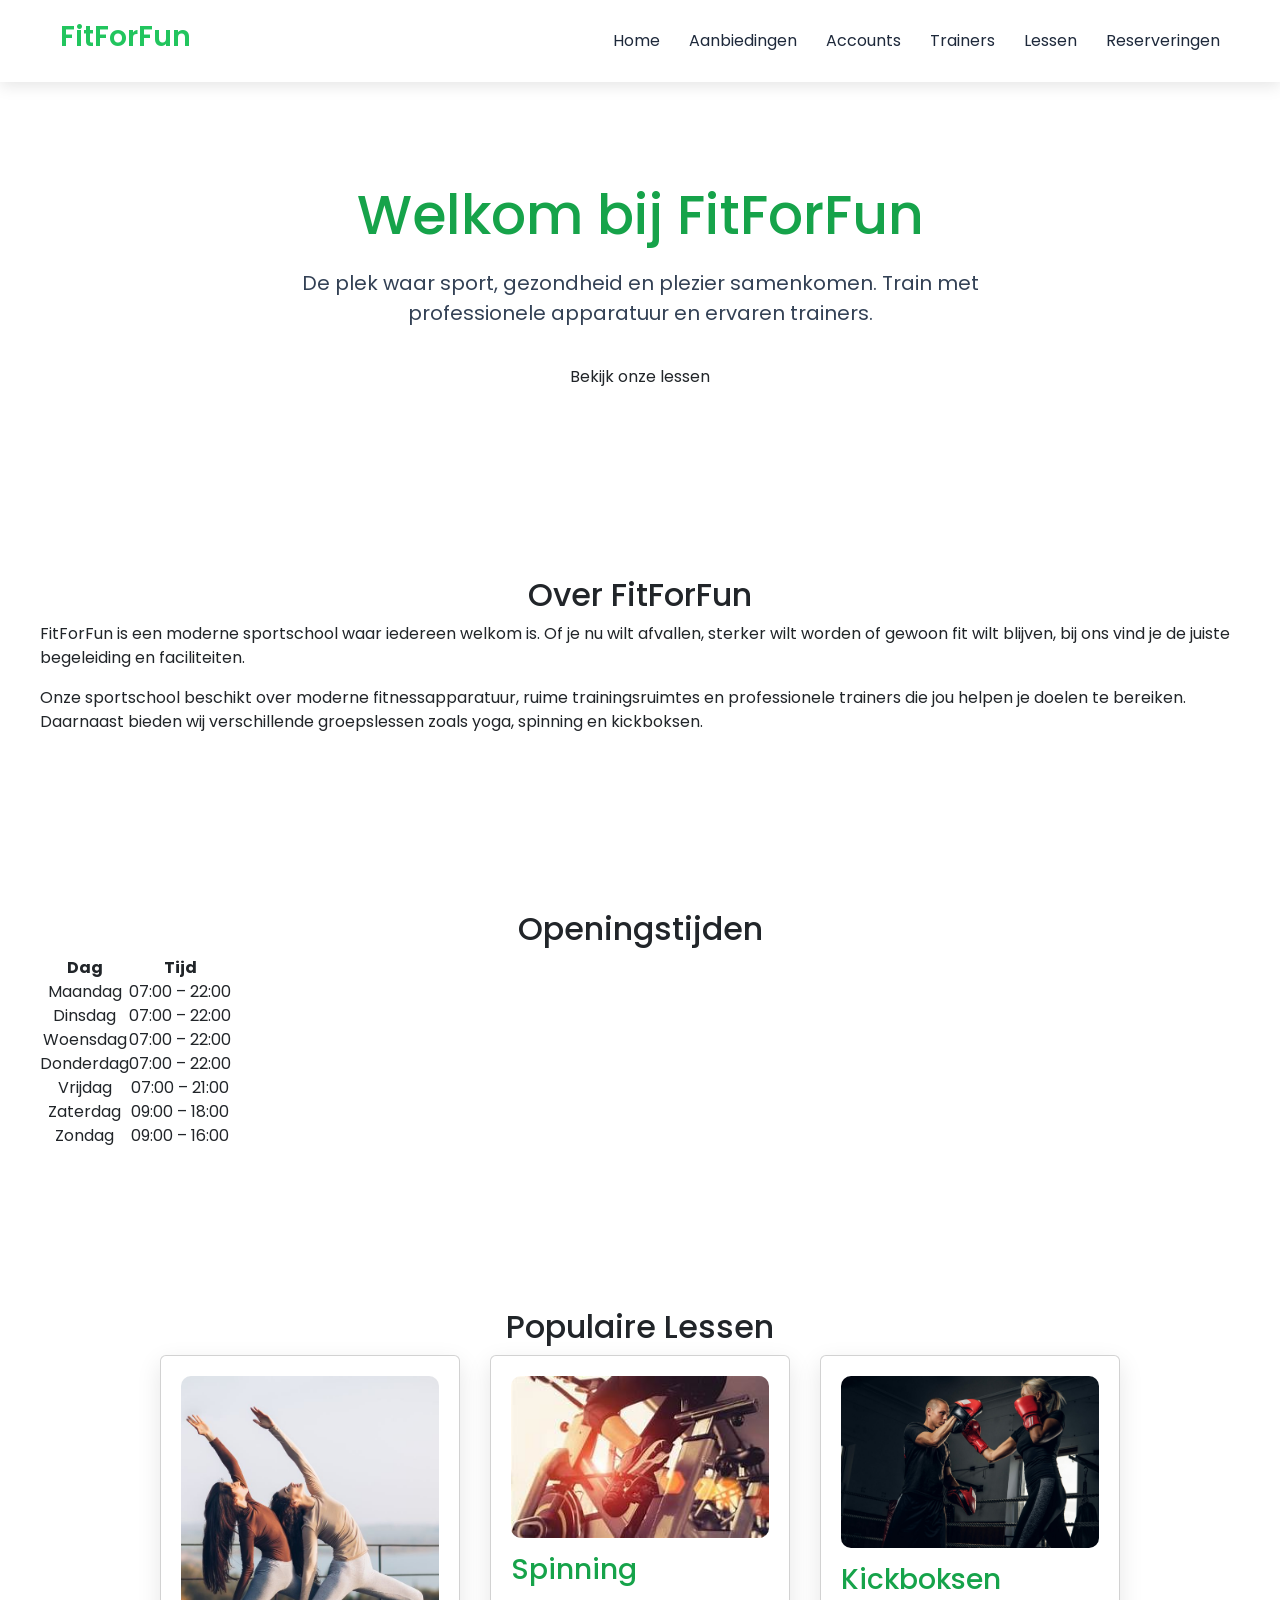
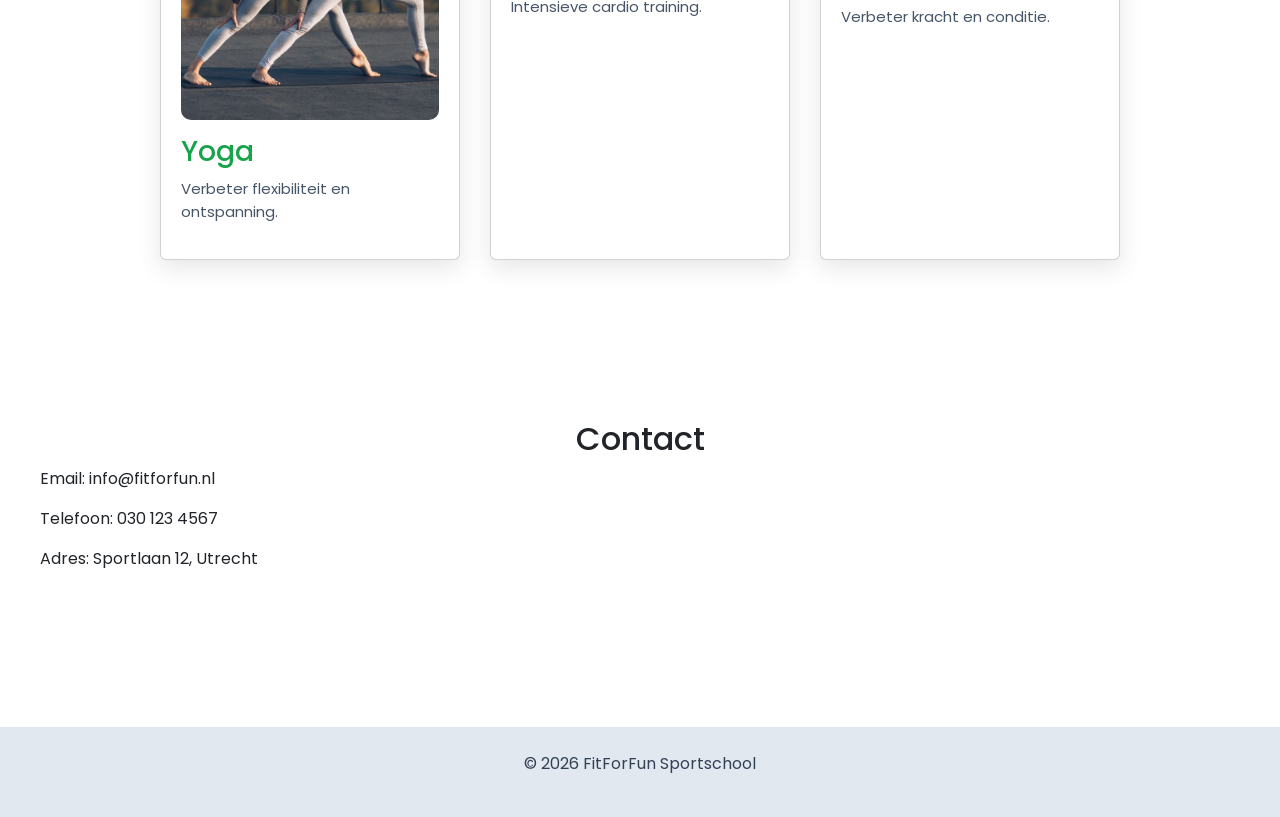
==== index.html @ 97582e81 "eerste commit" ====
<!DOCTYPE html>
<html lang="nl">

<head>

<meta charset="UTF-8">
<title>FitForFun Sportschool</title>

<link rel="stylesheet" href="style.css">
<link rel="stylesheet" href="script.js">
<link rel="icon" type="image/png" href="images/favicon.png">
<link href="https://cdn.jsdelivr.net/npm/bootstrap@5.3.2/dist/css/bootstrap.min.css" rel="stylesheet">

<link href="https://fonts.googleapis.com/css2?family=Poppins:wght@300;400;600;700&display=swap" rel="stylesheet">

</head>

<body>

<header>

<h1 class="logo">FitForFun</h1>

<nav>

<a href="index.html">Home</a>
<a href="aanbiedingen.html">Aanbiedingen</a>
<a href="account.html">Accounts</a>
<a href="trainers.html">Trainers</a>
<a href="lessen.html">Lessen</a>
<a href="reserveren.html">Reserveringen</a>


</nav>

</header>

<section class="hero">

<h1>Welkom bij FitForFun</h1>

<p>
De plek waar sport, gezondheid en plezier samenkomen.
Train met professionele apparatuur en ervaren trainers.
</p>

<a href="lessen.html" class="btn">Bekijk onze lessen</a>

</section>


<section class="about">

<h2>Over FitForFun</h2>

<p>
FitForFun is een moderne sportschool waar iedereen welkom is.
Of je nu wilt afvallen, sterker wilt worden of gewoon fit wilt blijven,
bij ons vind je de juiste begeleiding en faciliteiten.
</p>

<p>
Onze sportschool beschikt over moderne fitnessapparatuur,
ruime trainingsruimtes en professionele trainers die jou helpen
je doelen te bereiken. Daarnaast bieden wij verschillende
groepslessen zoals yoga, spinning en kickboksen.
</p>

</section>


<section class="openingstijden">

<h2>Openingstijden</h2>

<table>

<tr>
<th>Dag</th>
<th>Tijd</th>
</tr>

<tr>
<td>Maandag</td>
<td>07:00 – 22:00</td>
</tr>

<tr>
<td>Dinsdag</td>
<td>07:00 – 22:00</td>
</tr>

<tr>
<td>Woensdag</td>
<td>07:00 – 22:00</td>
</tr>

<tr>
<td>Donderdag</td>
<td>07:00 – 22:00</td>
</tr>

<tr>
<td>Vrijdag</td>
<td>07:00 – 21:00</td>
</tr>

<tr>
<td>Zaterdag</td>
<td>09:00 – 18:00</td>
</tr>

<tr>
<td>Zondag</td>
<td>09:00 – 16:00</td>
</tr>

</table>

</section>


<section class="lessen-preview">

<h2>Populaire Lessen</h2>

<div class="cards">

<div class="card">

<img src="images/yoga.jpg">

<h3>Yoga</h3>

<p>Verbeter flexibiliteit en ontspanning.</p>

</div>

<div class="card">

<img src="images/spinning.jpg">

<h3>Spinning</h3>

<p>Intensieve cardio training.</p>

</div>

<div class="card">

<img src="images/kickbox.jpg">

<h3>Kickboksen</h3>

<p>Verbeter kracht en conditie.</p>

</div>

</div>

</section>


<section class="contact">

<h2>Contact</h2>

<p>Email: info@fitforfun.nl</p>

<p>Telefoon: 030 123 4567</p>

<p>Adres: Sportlaan 12, Utrecht</p>

</section>


<footer>

<p>© 2026 FitForFun Sportschool</p>

</footer>

</body>

</html>
---- style.css ----
/* GOOGLE FONT */
@import url('https://fonts.googleapis.com/css2?family=Poppins:wght@300;400;500;600&display=swap');

/* RESET */

*{
margin:0;
padding:0;
box-sizing:border-box;
font-family:'Poppins', sans-serif;
}

/* BODY */

body{
background:#f1f5f9;
color:#1e293b;
line-height:1.6;
min-height:100vh;
}

/* HEADER */

header{
display:flex;
justify-content:space-between;
align-items:center;
padding:20px 60px;
background:white;
box-shadow:0 4px 15px rgba(0,0,0,0.1);
position:sticky;
top:0;
z-index:100;
}

.logo{
font-size:28px;
font-weight:600;
color:#22c55e;
}

/* NAVIGATION */

nav a{
color:#1e293b;
text-decoration:none;
margin-left:25px;
font-size:16px;
position:relative;
transition:0.3s;
}

nav a:hover{
color:#22c55e;
}

nav a::after{
content:"";
position:absolute;
width:0%;
height:2px;
background:#22c55e;
left:0;
bottom:-5px;
transition:0.3s;
}

nav a:hover::after{
width:100%;
}

/* HERO */

.hero{
text-align:center;
padding:100px 20px;
}

.hero h1{
font-size:55px;
margin-bottom:20px;
color:#16a34a;
}

.hero p{
max-width:750px;
margin:auto;
font-size:20px;
margin-bottom:30px;
color:#334155;
}

.hero img{
width:85%;
max-width:950px;
border-radius:12px;
margin-top:30px;
box-shadow:0 10px 30px rgba(0,0,0,0.2);
}

/* SECTIONS */

section{
padding:80px 40px;
}

/* TITLES */

h1{
font-size:42px;
margin-bottom:30px;
text-align:center;
}

h2{
color:#16a34a;
margin-bottom:20px;
text-align:center;
}

/* INFO TEXT */

.info{
max-width:900px;
margin:auto;
text-align:center;
}

.info p{
margin-bottom:15px;
font-size:18px;
color:#334155;
}

/* OPENINGSTIJDEN */

.openingstijden{
text-align:center;
}

.openingstijden ul{
list-style:none;
}

.openingstijden li{
margin:10px;
font-size:18px;
color:#334155;
}

/* CARDS */

.cards{
display:flex;
justify-content:center;
flex-wrap:wrap;
gap:30px;
}

.card{
background:white;
width:300px;
padding:20px;
border-radius:12px;
box-shadow:0 8px 25px rgba(0,0,0,0.1);
transition:0.3s;
}

.card:hover{
transform:translateY(-10px);
box-shadow:0 15px 40px rgba(0,0,0,0.15);
}

.card img{
width:100%;
border-radius:10px;
margin-bottom:15px;
}

.card h3{
color:#16a34a;
margin-bottom:10px;
}

.card p{
color:#475569;
font-size:15px;
}

/* FORM */

.form{
max-width:500px;
margin:auto;
background:white;
padding:40px;
border-radius:12px;
box-shadow:0 10px 30px rgba(0,0,0,0.1);
}

.form h1{
margin-bottom:25px;
}

form{
display:flex;
flex-direction:column;
}

form label{
margin-top:10px;
margin-bottom:5px;
}

form input,
form select{
padding:12px;
border:1px solid #cbd5e1;
border-radius:6px;
margin-bottom:10px;
}

form input:focus,
form select:focus{
outline:2px solid #22c55e;
}

/* BUTTON */

button{
padding:12px;
border:none;
border-radius:6px;
background:#22c55e;
color:white;
font-size:16px;
cursor:pointer;
margin-top:10px;
transition:0.3s;
}

button:hover{
background:#16a34a;
transform:scale(1.05);
}

/* FOOTER */

footer{
background:#e2e8f0;
text-align:center;
padding:25px;
margin-top:60px;
color:#334155;
}

/* RESPONSIVE */

@media(max-width:900px){

header{
flex-direction:column;
text-align:center;
}

nav{
margin-top:15px;
}

.hero h1{
font-size:38px;
}

.cards{
flex-direction:column;
align-items:center;
}

.hero img{
width:95%;
}

}
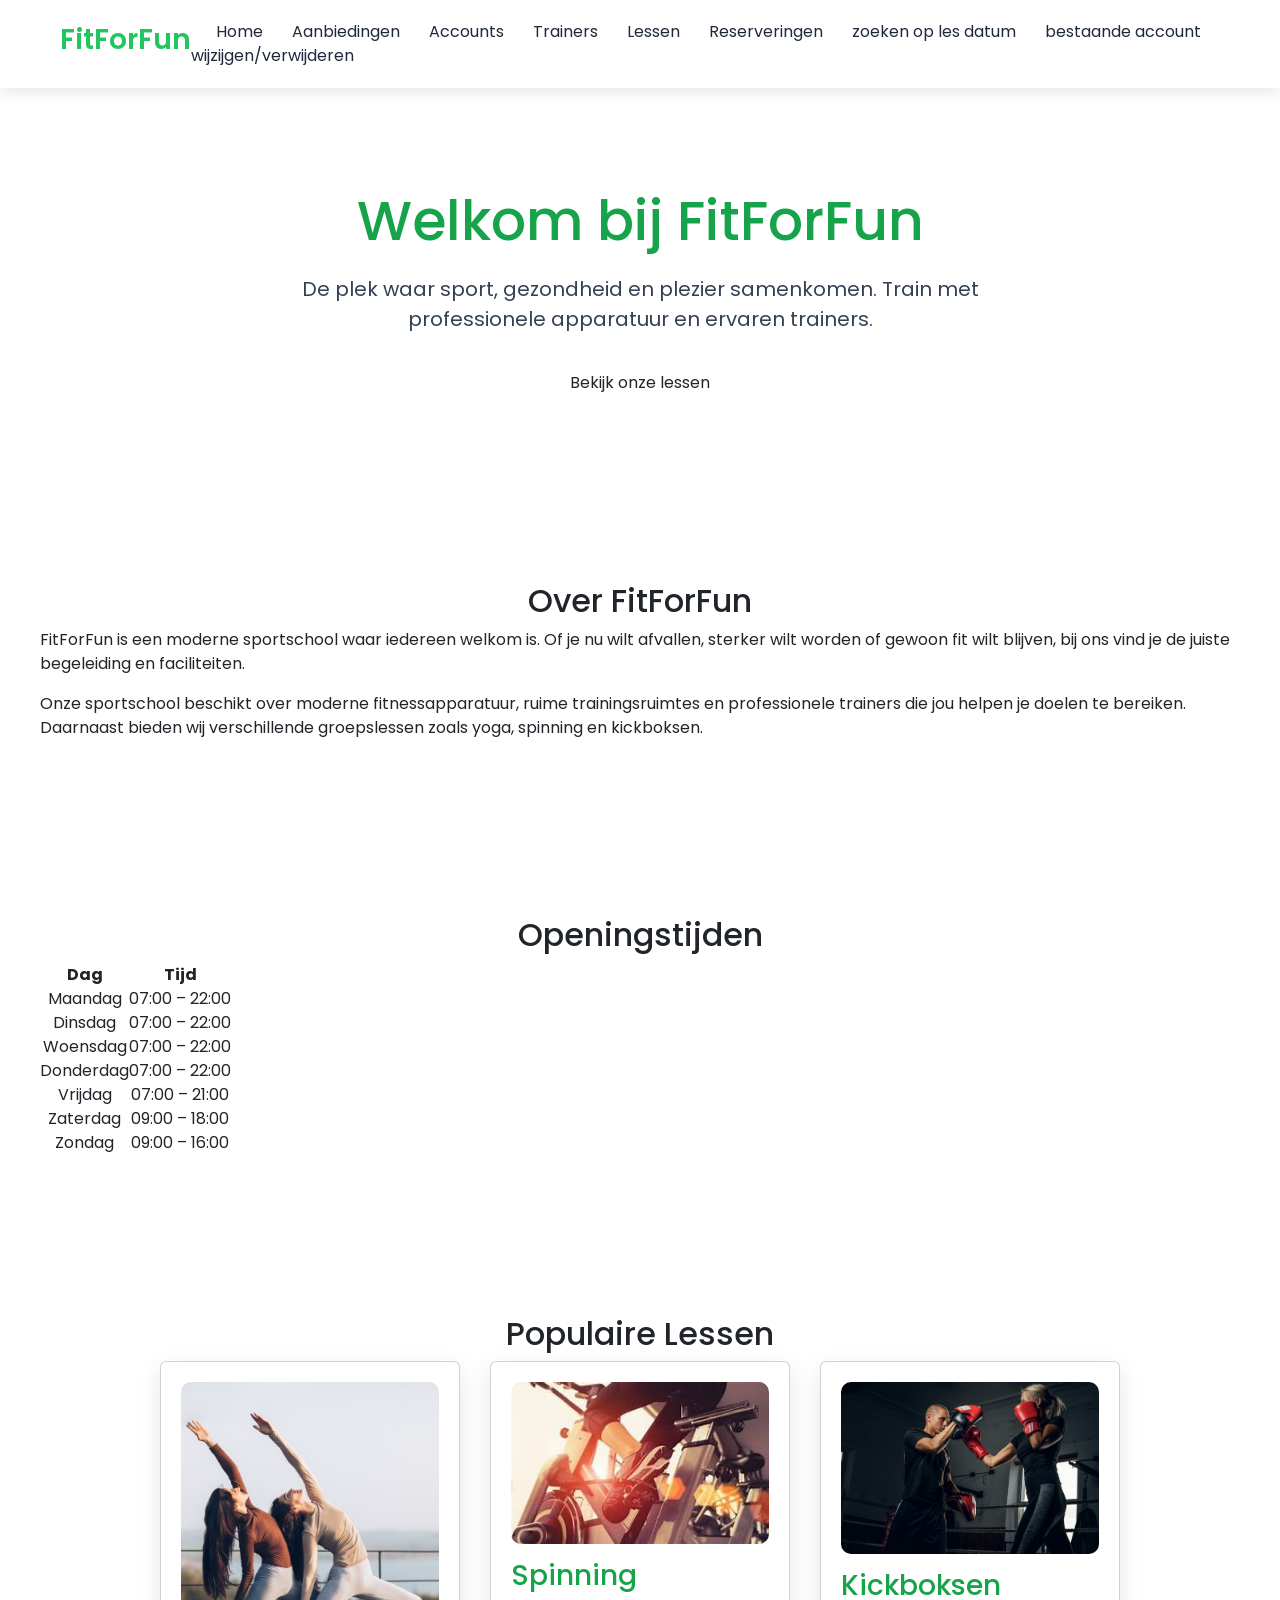
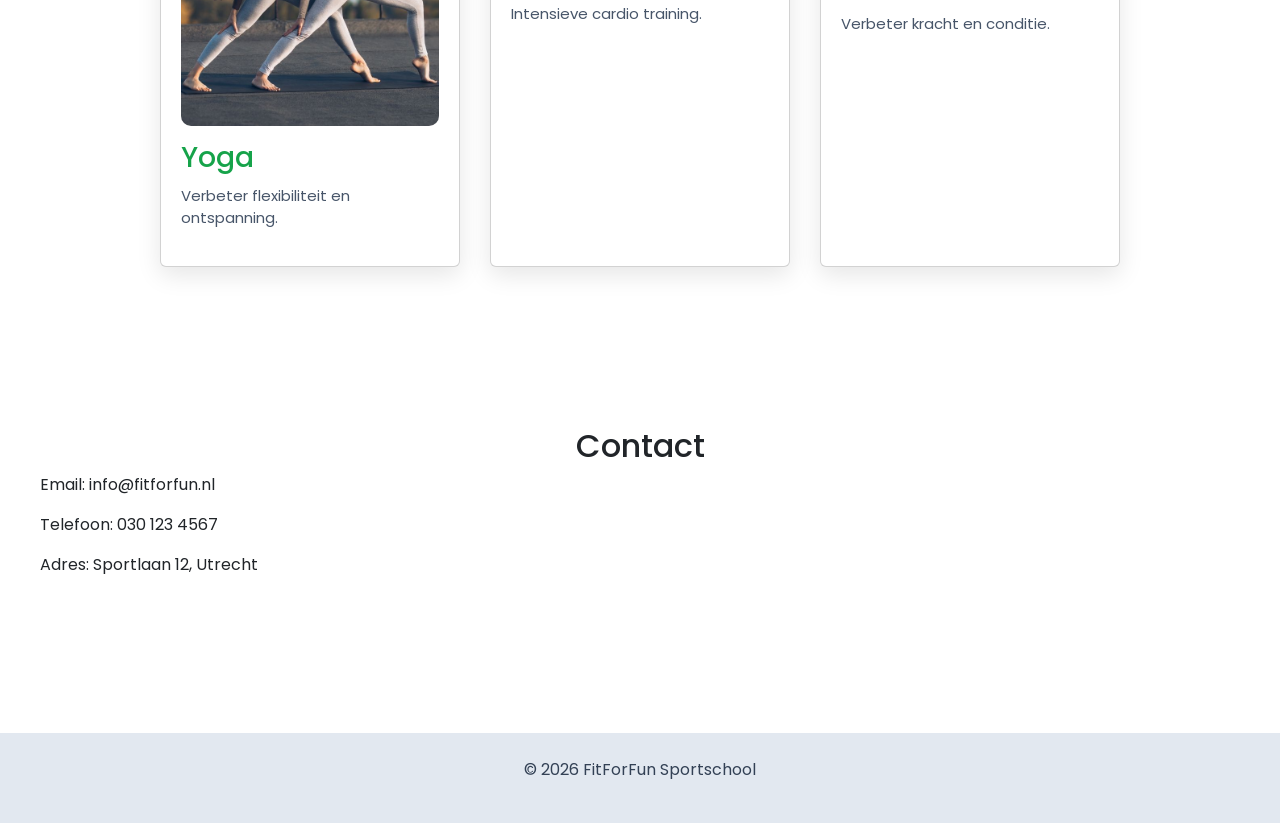
==== commit 3712c26a: "zoeken op les datum html pagina gedaan" ====
--- a/index.html
+++ b/index.html
@@ -29,6 +29,8 @@
 <a href="trainers.html">Trainers</a>
 <a href="lessen.html">Lessen</a>
 <a href="reserveren.html">Reserveringen</a>
+<a href="zoekenoplesprijs/zolp.html">zoeken op les datum</a>
+<a href="reserveren.html">bestaande account wijzijgen/verwijderen</a>
 
 
 </nav>
